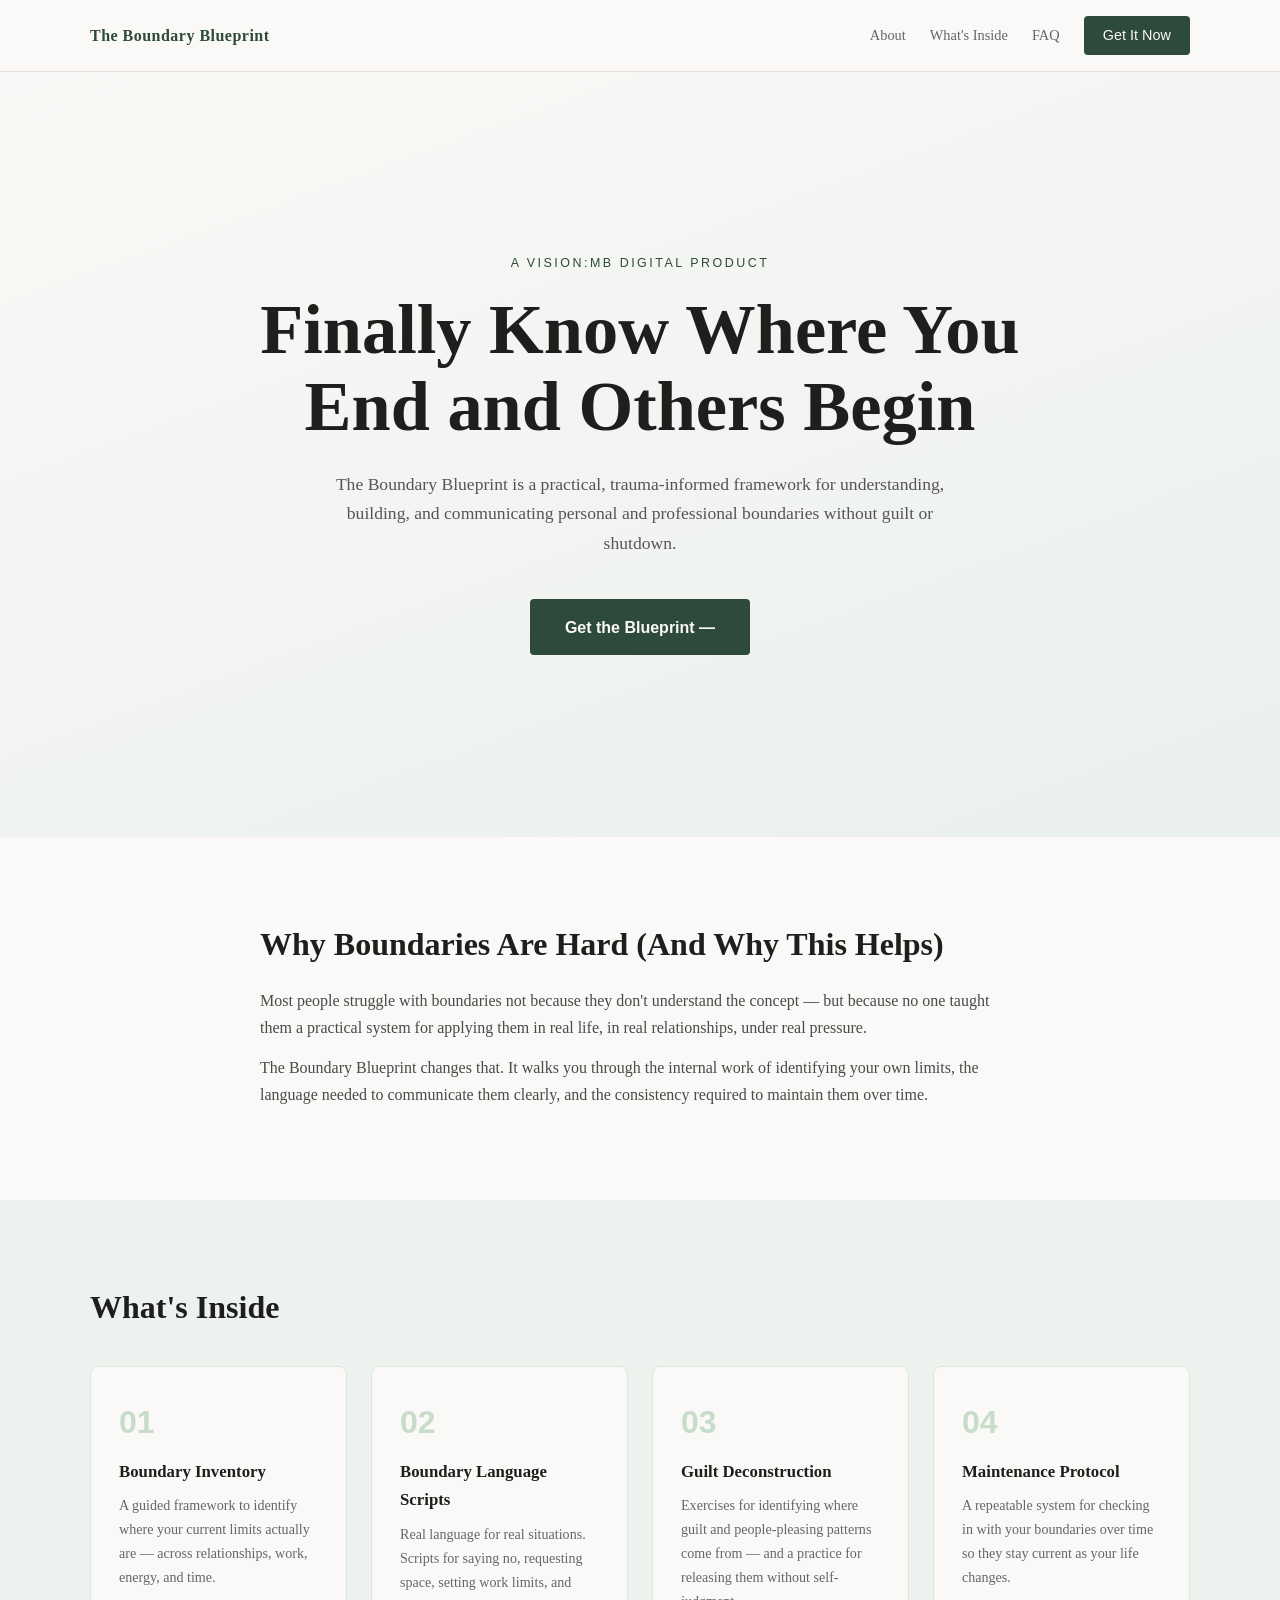
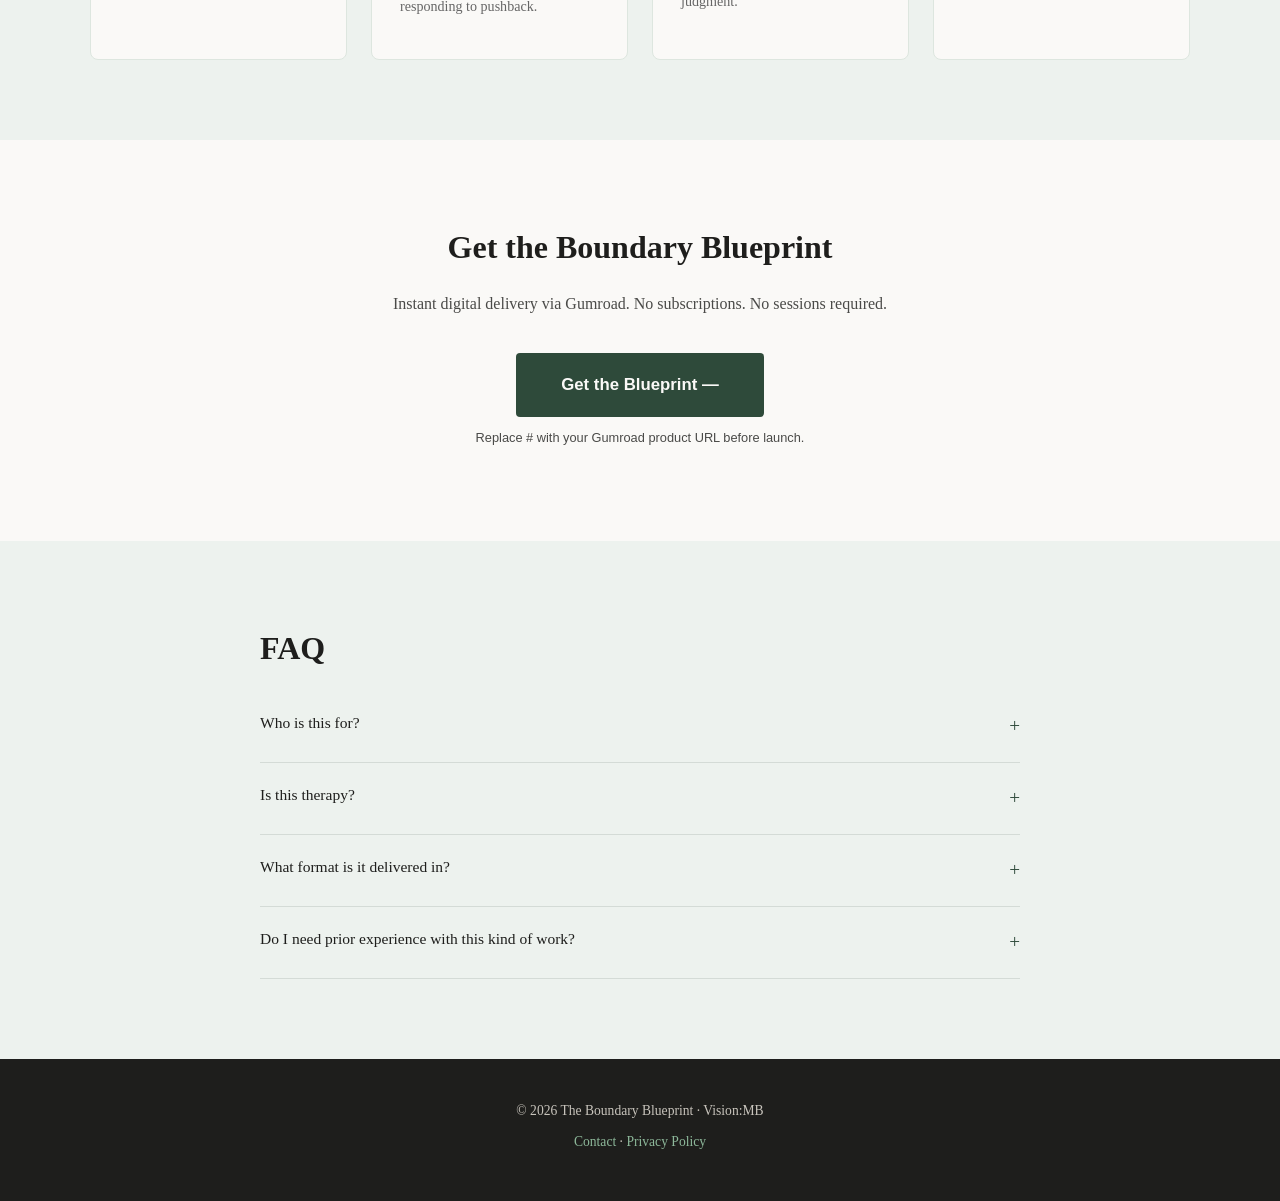
==== index.html @ 849ce9d3 "Initial Boundary Blueprint landing page scaffold on dev branch" ====
<!DOCTYPE html>
<html lang="en">
<head>
  <meta charset="UTF-8" />
  <meta name="viewport" content="width=device-width, initial-scale=1.0" />
  <title>The Boundary Blueprint</title>
  <meta name="description" content="The Boundary Blueprint — a practical framework for building, communicating, and maintaining healthy boundaries in your personal and professional life." />
  <link rel="stylesheet" href="style.css" />
</head>
<body>
  <header class="nav">
    <div class="nav-inner">
      <span class="logo">The Boundary Blueprint</span>
      <nav>
        <a href="#about">About</a>
        <a href="#what">What's Inside</a>
        <a href="#faq">FAQ</a>
        <a href="#get" class="btn-nav">Get It Now</a>
      </nav>
    </div>
  </header>

  <section class="hero">
    <div class="hero-inner">
      <p class="eyebrow">A Vision:MB Digital Product</p>
      <h1>Finally Know Where You End and Others Begin</h1>
      <p class="subhead">The Boundary Blueprint is a practical, trauma-informed framework for understanding, building, and communicating personal and professional boundaries without guilt or shutdown.</p>
      <a href="#get" class="btn-primary">Get the Blueprint — <!-- ADD PRICE --></a>
    </div>
  </section>

  <section class="section" id="about">
    <div class="container narrow">
      <h2>Why Boundaries Are Hard (And Why This Helps)</h2>
      <p>Most people struggle with boundaries not because they don't understand the concept — but because no one taught them a practical system for applying them in real life, in real relationships, under real pressure.</p>
      <p>The Boundary Blueprint changes that. It walks you through the internal work of identifying your own limits, the language needed to communicate them clearly, and the consistency required to maintain them over time.</p>
    </div>
  </section>

  <section class="section alt" id="what">
    <div class="container">
      <h2>What's Inside</h2>
      <div class="features-grid">
        <div class="feature"><span class="num">01</span><h3>Boundary Inventory</h3><p>A guided framework to identify where your current limits actually are — across relationships, work, energy, and time.</p></div>
        <div class="feature"><span class="num">02</span><h3>Boundary Language Scripts</h3><p>Real language for real situations. Scripts for saying no, requesting space, setting work limits, and responding to pushback.</p></div>
        <div class="feature"><span class="num">03</span><h3>Guilt Deconstruction</h3><p>Exercises for identifying where guilt and people-pleasing patterns come from — and a practice for releasing them without self-judgment.</p></div>
        <div class="feature"><span class="num">04</span><h3>Maintenance Protocol</h3><p>A repeatable system for checking in with your boundaries over time so they stay current as your life changes.</p></div>
      </div>
    </div>
  </section>

  <section class="section" id="get">
    <div class="container narrow center">
      <h2>Get the Boundary Blueprint</h2>
      <p>Instant digital delivery via Gumroad. No subscriptions. No sessions required.</p>
      <!-- REPLACE HREF WITH GUMROAD LINK -->
      <a href="#" class="btn-primary big">Get the Blueprint — <!-- ADD PRICE --></a>
      <p class="note">Replace # with your Gumroad product URL before launch.</p>
    </div>
  </section>

  <section class="section alt faq" id="faq">
    <div class="container narrow">
      <h2>FAQ</h2>
      <details><summary>Who is this for?</summary><p>Anyone navigating people-pleasing patterns, relationship burnout, workplace overcommitment, or a general feeling that everyone else's needs come before their own.</p></details>
      <details><summary>Is this therapy?</summary><p>No. The Boundary Blueprint is a self-guided educational product. It is not therapy, crisis support, or clinical intervention.</p></details>
      <details><summary>What format is it delivered in?</summary><p>Digital download via Gumroad. <!-- ADD FORMAT: PDF / Workbook / Audio / etc. --></p></details>
      <details><summary>Do I need prior experience with this kind of work?</summary><p>No. The blueprint is designed to be accessible to beginners while still being useful for people who already have some self-awareness practice.</p></details>
    </div>
  </section>

  <footer class="footer">
    <div class="container center">
      <p>&copy; 2026 The Boundary Blueprint &middot; Vision:MB</p>
      <p><a href="mailto:<!-- ADD EMAIL -->">Contact</a> &middot; <a href="#">Privacy Policy</a></p>
    </div>
  </footer>
</body>
</html>
---- style.css ----
*,*::before,*::after{box-sizing:border-box;margin:0;padding:0}
html{scroll-behavior:smooth}
body{font-family:'Georgia',serif;background:#faf9f7;color:#1e1e1c;line-height:1.7}
a{text-decoration:none;color:inherit}
.container{width:min(1100px,92%);margin:0 auto}
.narrow{width:min(760px,92%);margin:0 auto}
.center{text-align:center}
.nav{position:sticky;top:0;z-index:100;background:rgba(250,249,247,0.96);border-bottom:1px solid #e4e0d8;padding:1rem 2rem}
.nav-inner{width:min(1100px,92%);margin:0 auto;display:flex;justify-content:space-between;align-items:center}
.logo{font-size:1rem;font-weight:700;color:#2e4a3a;letter-spacing:0.03em}
.nav nav{display:flex;gap:1.5rem;align-items:center}
.nav nav a{font-size:0.9rem;color:#666}
.nav nav a:hover{color:#1e1e1c}
.btn-nav{background:#2e4a3a;color:#faf9f7 !important;padding:0.45rem 1.2rem;border-radius:4px;font-family:Arial,sans-serif;font-size:0.85rem}
.hero{min-height:85vh;display:flex;align-items:center;padding:5rem 2rem;background:linear-gradient(160deg,#faf9f7,#eaf0ec)}
.hero-inner{max-width:780px;margin:0 auto;text-align:center}
.eyebrow{font-family:Arial,sans-serif;font-size:0.78rem;letter-spacing:0.2em;text-transform:uppercase;color:#2e4a3a;margin-bottom:1rem}
.hero h1{font-size:clamp(2.4rem,5.5vw,4.5rem);line-height:1.1;margin-bottom:1.5rem}
.subhead{font-size:1.1rem;color:#555;max-width:620px;margin:0 auto 2.5rem}
.btn-primary{display:inline-block;background:#2e4a3a;color:#faf9f7;padding:0.9rem 2.2rem;border-radius:4px;font-family:Arial,sans-serif;font-weight:bold;transition:opacity 0.2s}
.btn-primary:hover{opacity:0.85}
.btn-primary.big{font-size:1.05rem;padding:1.1rem 2.8rem;margin-top:1.5rem}
.section{padding:5rem 2rem}
.alt{background:#edf2ee}
.section h2{font-size:2rem;margin-bottom:1rem}
.section p{color:#4a4a48;margin-bottom:0.75rem}
.features-grid{display:grid;grid-template-columns:repeat(auto-fit,minmax(220px,1fr));gap:1.5rem;margin-top:2rem}
.feature{background:#faf9f7;border:1px solid #dde6df;border-radius:8px;padding:1.75rem;display:flex;flex-direction:column;gap:0.5rem}
.num{font-size:2rem;font-weight:900;color:#c8ddc9;font-family:Arial,sans-serif}
.feature h3{font-size:1.05rem;color:#1e1e1c}
.feature p{font-size:0.88rem;color:#666}
.note{font-size:0.8rem;color:#aaa;font-family:Arial,sans-serif;margin-top:10px}
.faq details{border-bottom:1px solid #d4dbd6;padding:1.2rem 0}
.faq summary{cursor:pointer;color:#1e1e1c;list-style:none;display:flex;justify-content:space-between;font-size:0.97rem}
.faq summary::after{content:'+';color:#2e4a3a;font-size:1.2rem}
.faq details[open] summary::after{content:'−'}
.faq details p{margin-top:0.75rem;color:#555;font-size:0.9rem}
.footer{background:#1e1e1c;color:#c8c4bc;padding:2.5rem 2rem;text-align:center}
.footer p{font-size:0.85rem;margin-bottom:0.5rem}
.footer a{color:#8db89a}
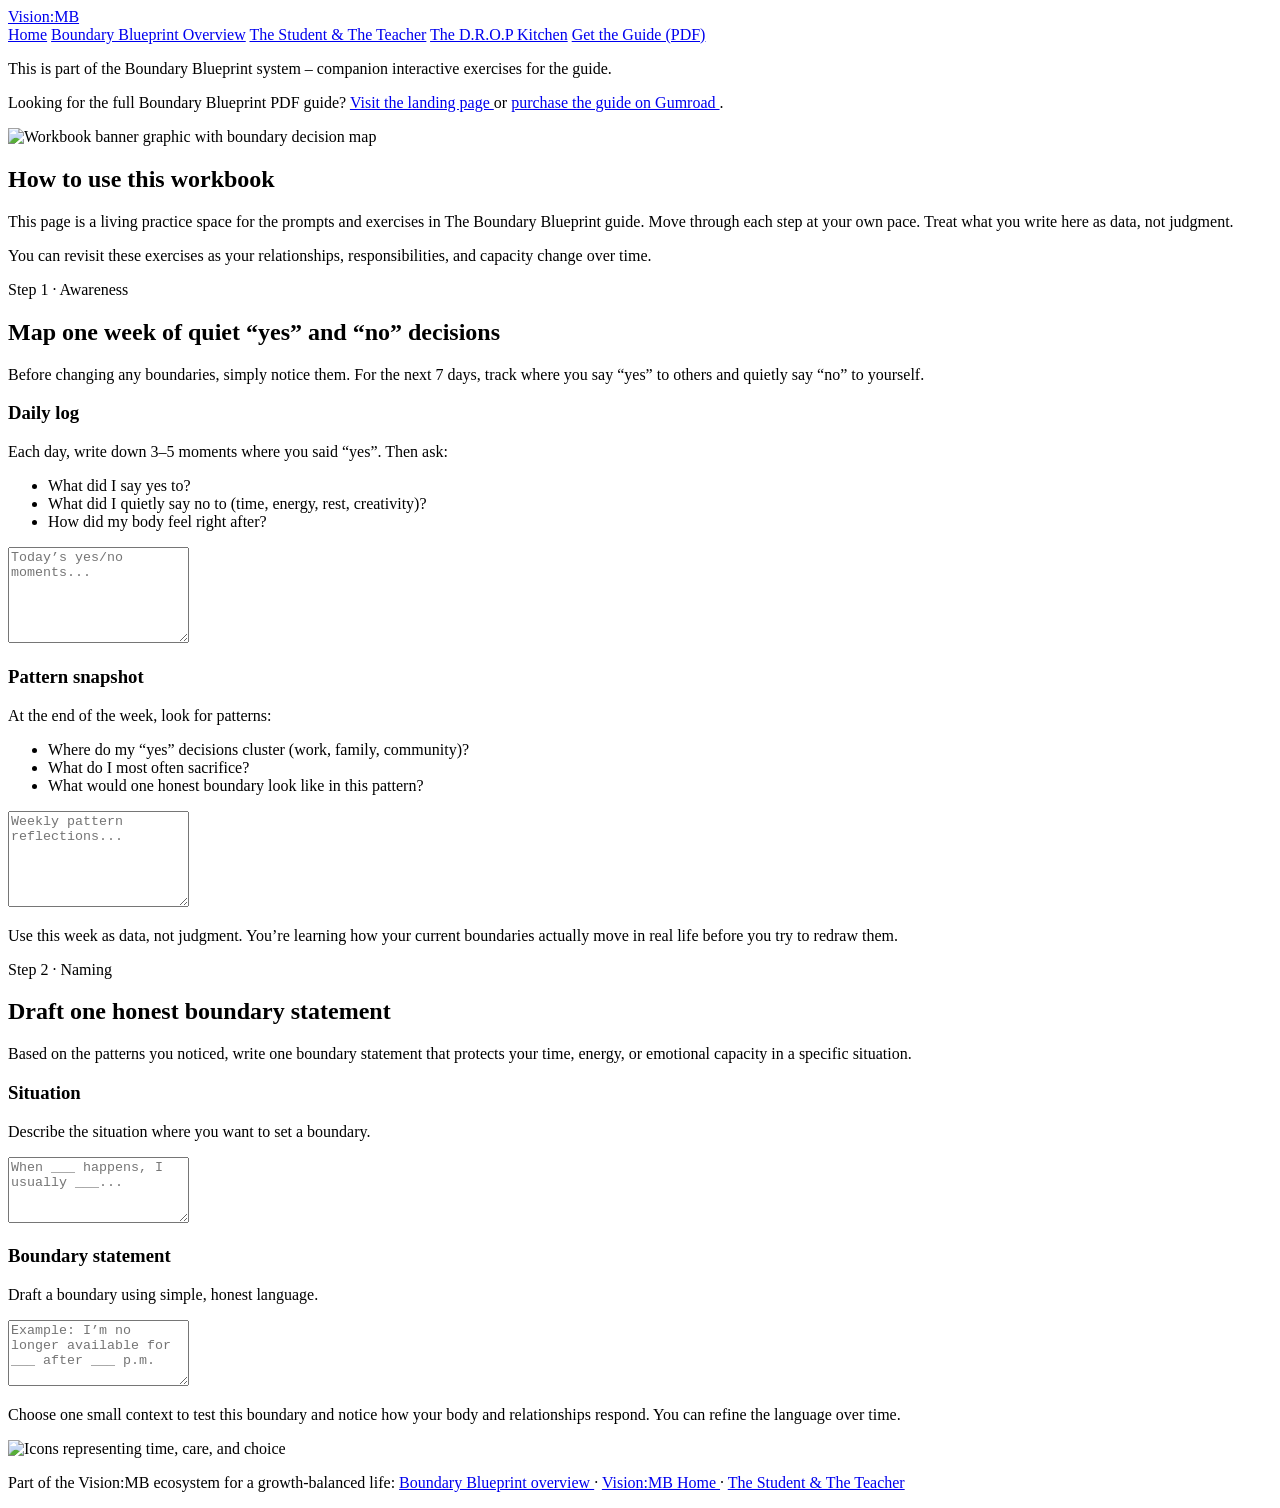
==== commit 6839b03d: "Create index.html for Boundary Blueprint workbook companion in existing boundary-blueprint repo" ====
--- a/index.html
+++ b/index.html
@@ -1,78 +1,172 @@
 <!DOCTYPE html>
 <html lang="en">
 <head>
-  <meta charset="UTF-8" />
-  <meta name="viewport" content="width=device-width, initial-scale=1.0" />
-  <title>The Boundary Blueprint</title>
-  <meta name="description" content="The Boundary Blueprint — a practical framework for building, communicating, and maintaining healthy boundaries in your personal and professional life." />
-  <link rel="stylesheet" href="style.css" />
+  <meta charset="UTF-8">
+  <meta name="viewport" content="width=device-width, initial-scale=1.0">
+  <title>Boundary Blueprint Workbook · Vision:MB</title>
+  <meta name="description" content="Interactive companion workbook for The Boundary Blueprint guide, with exercises to practice honest, humane boundaries in real time.">
+  <link rel="preconnect" href="https://fonts.googleapis.com">
+  <link rel="preconnect" href="https://fonts.gstatic.com" crossorigin>
+  <link href="https://fonts.googleapis.com/css2?family=Inter:wght@400;500;600;700&display=swap" rel="stylesheet">
+  <link rel="stylesheet" href="styles.css">
 </head>
 <body>
-  <header class="nav">
-    <div class="nav-inner">
-      <span class="logo">The Boundary Blueprint</span>
-      <nav>
-        <a href="#about">About</a>
-        <a href="#what">What's Inside</a>
-        <a href="#faq">FAQ</a>
-        <a href="#get" class="btn-nav">Get It Now</a>
+  <header class="site-header">
+    <div class="container header-inner">
+      <a href="https://visionmb612.com" class="logo">Vision:MB</a>
+      <nav class="nav-links">
+        <a href="https://visionmb612.com">Home</a>
+        <a href="https://growthbalancedlife-cmd.github.io/boundary-blueprint-landing/">Boundary Blueprint Overview</a>
+        <a href="https://growthbalancedlife-cmd.github.io/student-teacher-visionmb/">The Student &amp; The Teacher</a>
+        <a href="https://growthbalancedlife-cmd.github.io/drop-kitchen-landing/">The D.R.O.P Kitchen</a>
+        <a href="https://learnerguide.gumroad.com/l/boundaryblueprint" class="nav-cta">Get the Guide (PDF)</a>
       </nav>
     </div>
   </header>
 
-  <section class="hero">
-    <div class="hero-inner">
-      <p class="eyebrow">A Vision:MB Digital Product</p>
-      <h1>Finally Know Where You End and Others Begin</h1>
-      <p class="subhead">The Boundary Blueprint is a practical, trauma-informed framework for understanding, building, and communicating personal and professional boundaries without guilt or shutdown.</p>
-      <a href="#get" class="btn-primary">Get the Blueprint — <!-- ADD PRICE --></a>
-    </div>
-  </section>
+  <main>
+    <!-- Companion banner -->
+    <section class="bb-companion-banner">
+      <div class="container bb-companion-inner">
+        <div class="bb-companion-text">
+          <p class="companion-eyebrow">
+            This is part of the Boundary Blueprint system – companion interactive exercises for the guide.
+          </p>
+          <p class="companion-links">
+            Looking for the full Boundary Blueprint PDF guide?
+            <a href="https://growthbalancedlife-cmd.github.io/boundary-blueprint-landing/" target="_blank" rel="noopener">
+              Visit the landing page
+            </a>
+            or
+            <a href="https://learnerguide.gumroad.com/l/boundaryblueprint" target="_blank" rel="noopener">
+              purchase the guide on Gumroad
+            </a>.
+          </p>
+        </div>
+        <div class="bb-companion-graphic">
+          <!-- Workbook banner image placeholder -->
+          <img src="bb-workbook-banner.png" alt="Workbook banner graphic with boundary decision map">
+        </div>
+      </div>
+    </section>
 
-  <section class="section" id="about">
-    <div class="container narrow">
-      <h2>Why Boundaries Are Hard (And Why This Helps)</h2>
-      <p>Most people struggle with boundaries not because they don't understand the concept — but because no one taught them a practical system for applying them in real life, in real relationships, under real pressure.</p>
-      <p>The Boundary Blueprint changes that. It walks you through the internal work of identifying your own limits, the language needed to communicate them clearly, and the consistency required to maintain them over time.</p>
-    </div>
-  </section>
+    <!-- Intro / instructions -->
+    <section class="section bb-intro">
+      <div class="container">
+        <div class="section-header">
+          <h2>How to use this workbook</h2>
+          <p>
+            This page is a living practice space for the prompts and exercises in The Boundary Blueprint guide.
+            Move through each step at your own pace. Treat what you write here as data, not judgment.
+          </p>
+        </div>
+        <p class="section-note">
+          You can revisit these exercises as your relationships, responsibilities, and capacity change over time.
+        </p>
+      </div>
+    </section>
 
-  <section class="section alt" id="what">
-    <div class="container">
-      <h2>What's Inside</h2>
-      <div class="features-grid">
-        <div class="feature"><span class="num">01</span><h3>Boundary Inventory</h3><p>A guided framework to identify where your current limits actually are — across relationships, work, energy, and time.</p></div>
-        <div class="feature"><span class="num">02</span><h3>Boundary Language Scripts</h3><p>Real language for real situations. Scripts for saying no, requesting space, setting work limits, and responding to pushback.</p></div>
-        <div class="feature"><span class="num">03</span><h3>Guilt Deconstruction</h3><p>Exercises for identifying where guilt and people-pleasing patterns come from — and a practice for releasing them without self-judgment.</p></div>
-        <div class="feature"><span class="num">04</span><h3>Maintenance Protocol</h3><p>A repeatable system for checking in with your boundaries over time so they stay current as your life changes.</p></div>
+    <!-- Step 1: Awareness -->
+    <section class="bb-step bb-step-1">
+      <div class="container">
+        <div class="bb-step-header">
+          <p class="bb-step-label">Step 1 · Awareness</p>
+          <h2>Map one week of quiet “yes” and “no” decisions</h2>
+          <p class="bb-step-subtitle">
+            Before changing any boundaries, simply notice them. For the next 7 days,
+            track where you say “yes” to others and quietly say “no” to yourself.
+          </p>
+        </div>
+
+        <div class="bb-step-grid">
+          <div class="bb-step-card">
+            <h3>Daily log</h3>
+            <p>Each day, write down 3–5 moments where you said “yes”. Then ask:</p>
+            <ul>
+              <li>What did I say yes to?</li>
+              <li>What did I quietly say no to (time, energy, rest, creativity)?</li>
+              <li>How did my body feel right after?</li>
+            </ul>
+            <textarea class="bb-input" rows="6" placeholder="Today’s yes/no moments..."></textarea>
+          </div>
+
+          <div class="bb-step-card">
+            <h3>Pattern snapshot</h3>
+            <p>At the end of the week, look for patterns:</p>
+            <ul>
+              <li>Where do my “yes” decisions cluster (work, family, community)?</li>
+              <li>What do I most often sacrifice?</li>
+              <li>What would one honest boundary look like in this pattern?</li>
+            </ul>
+            <textarea class="bb-input" rows="6" placeholder="Weekly pattern reflections..."></textarea>
+          </div>
+        </div>
+
+        <div class="bb-step-action">
+          <p>
+            Use this week as data, not judgment. You’re learning how your current boundaries
+            actually move in real life before you try to redraw them.
+          </p>
+        </div>
       </div>
-    </div>
-  </section>
+    </section>
 
-  <section class="section" id="get">
-    <div class="container narrow center">
-      <h2>Get the Boundary Blueprint</h2>
-      <p>Instant digital delivery via Gumroad. No subscriptions. No sessions required.</p>
-      <!-- REPLACE HREF WITH GUMROAD LINK -->
-      <a href="#" class="btn-primary big">Get the Blueprint — <!-- ADD PRICE --></a>
-      <p class="note">Replace # with your Gumroad product URL before launch.</p>
-    </div>
-  </section>
+    <!-- Step 2 scaffold (you can expand later) -->
+    <section class="bb-step bb-step-2">
+      <div class="container">
+        <div class="bb-step-header">
+          <p class="bb-step-label">Step 2 · Naming</p>
+          <h2>Draft one honest boundary statement</h2>
+          <p class="bb-step-subtitle">
+            Based on the patterns you noticed, write one boundary statement that protects your time, energy,
+            or emotional capacity in a specific situation.
+          </p>
+        </div>
 
-  <section class="section alt faq" id="faq">
-    <div class="container narrow">
-      <h2>FAQ</h2>
-      <details><summary>Who is this for?</summary><p>Anyone navigating people-pleasing patterns, relationship burnout, workplace overcommitment, or a general feeling that everyone else's needs come before their own.</p></details>
-      <details><summary>Is this therapy?</summary><p>No. The Boundary Blueprint is a self-guided educational product. It is not therapy, crisis support, or clinical intervention.</p></details>
-      <details><summary>What format is it delivered in?</summary><p>Digital download via Gumroad. <!-- ADD FORMAT: PDF / Workbook / Audio / etc. --></p></details>
-      <details><summary>Do I need prior experience with this kind of work?</summary><p>No. The blueprint is designed to be accessible to beginners while still being useful for people who already have some self-awareness practice.</p></details>
-    </div>
-  </section>
+        <div class="bb-step-grid">
+          <div class="bb-step-card">
+            <h3>Situation</h3>
+            <p>Describe the situation where you want to set a boundary.</p>
+            <textarea class="bb-input" rows="4" placeholder="When ___ happens, I usually ___..."></textarea>
+          </div>
+          <div class="bb-step-card">
+            <h3>Boundary statement</h3>
+            <p>Draft a boundary using simple, honest language.</p>
+            <textarea class="bb-input" rows="4" placeholder="Example: I’m no longer available for ___ after ___ p.m."></textarea>
+          </div>
+        </div>
 
-  <footer class="footer">
-    <div class="container center">
-      <p>&copy; 2026 The Boundary Blueprint &middot; Vision:MB</p>
-      <p><a href="mailto:<!-- ADD EMAIL -->">Contact</a> &middot; <a href="#">Privacy Policy</a></p>
+        <div class="bb-step-action">
+          <p>
+            Choose one small context to test this boundary and notice how your body and relationships respond.
+            You can refine the language over time.
+          </p>
+        </div>
+      </div>
+    </section>
+  </main>
+
+  <!-- Workbook footer with strip graphic -->
+  <footer class="bb-footer">
+    <div class="container bb-footer-inner">
+      <div class="bb-footer-graphic">
+        <!-- Workbook footer image placeholder -->
+        <img src="bb-workbook-footer.png" alt="Icons representing time, care, and choice">
+      </div>
+      <p class="bb-footer-text">
+        Part of the Vision:MB ecosystem for a growth‑balanced life:
+        <a href="https://growthbalancedlife-cmd.github.io/boundary-blueprint-landing/" target="_blank" rel="noopener">
+          Boundary Blueprint overview
+        </a>
+        ·
+        <a href="https://visionmb612.com" target="_blank" rel="noopener">
+          Vision:MB Home
+        </a>
+        ·
+        <a href="https://growthbalancedlife-cmd.github.io/student-teacher-visionmb/" target="_blank" rel="noopener">
+          The Student &amp; The Teacher
+        </a>
+      </p>
     </div>
   </footer>
 </body>
